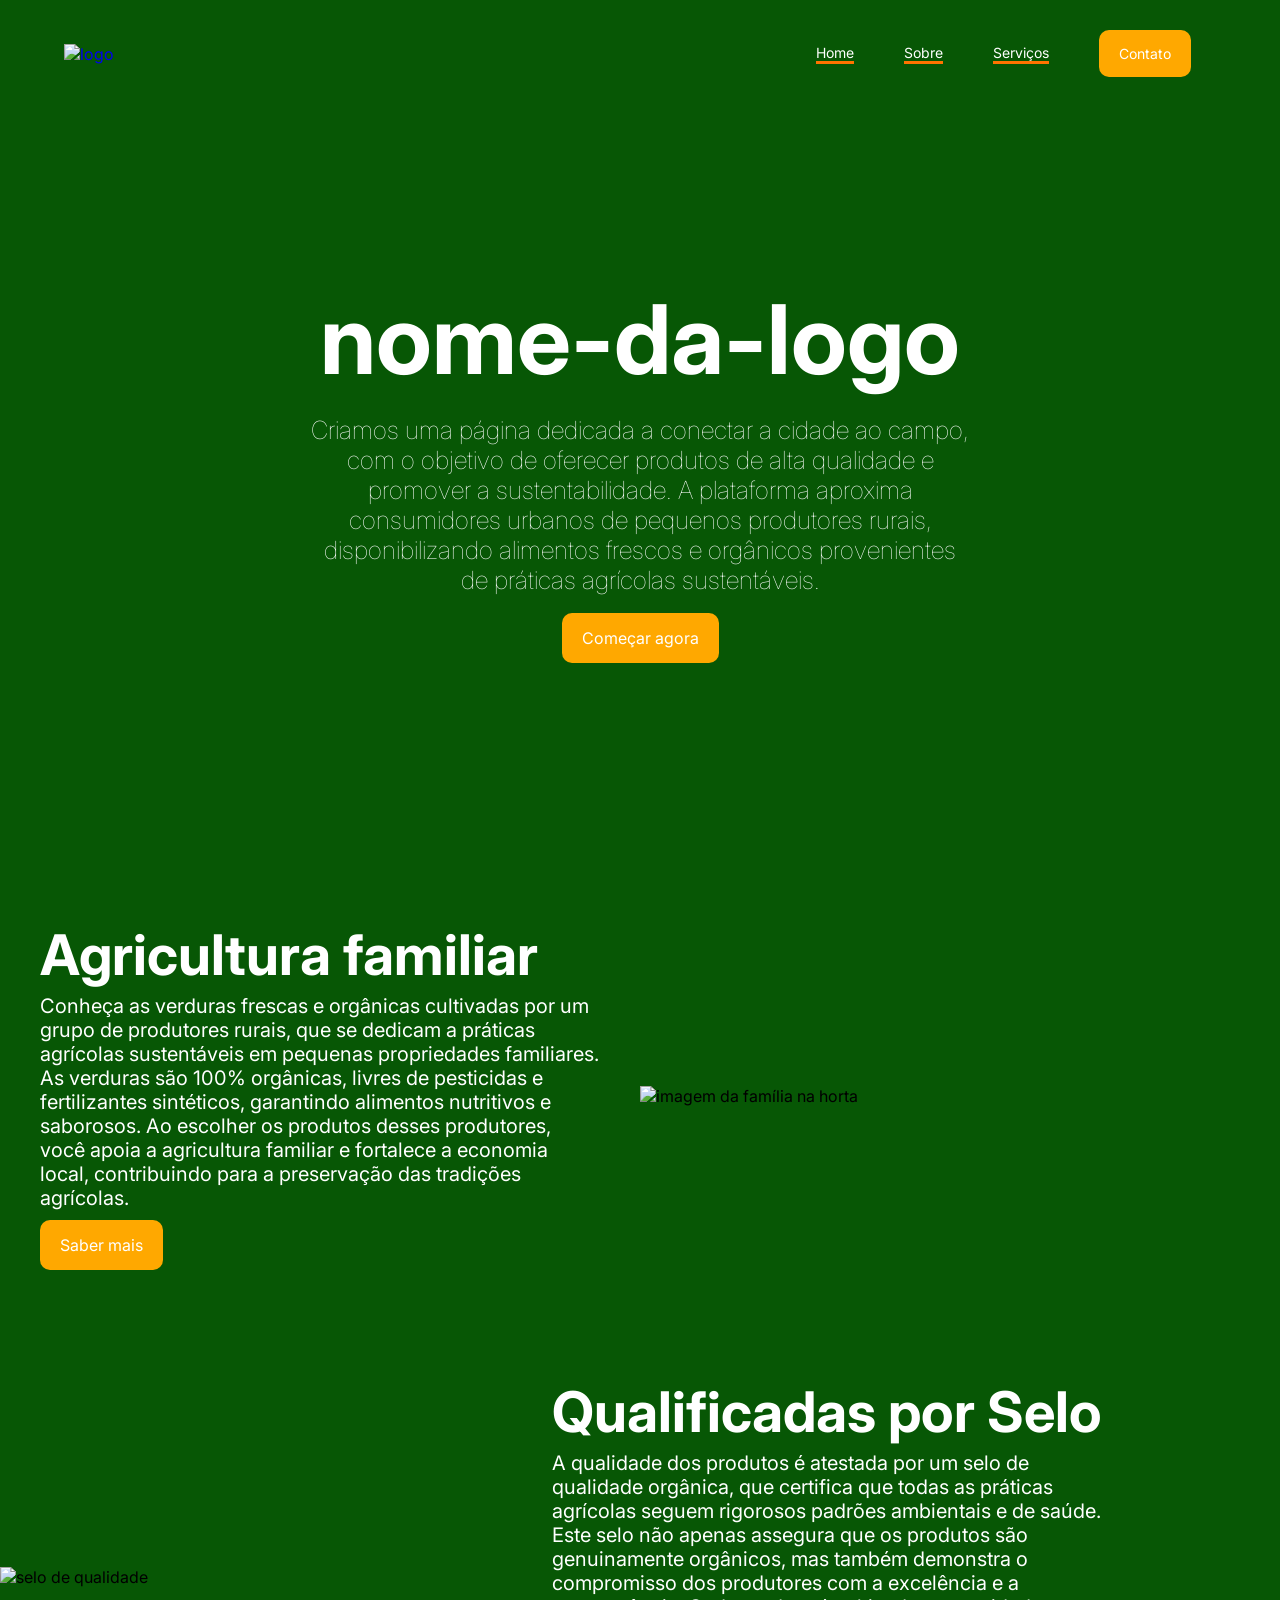
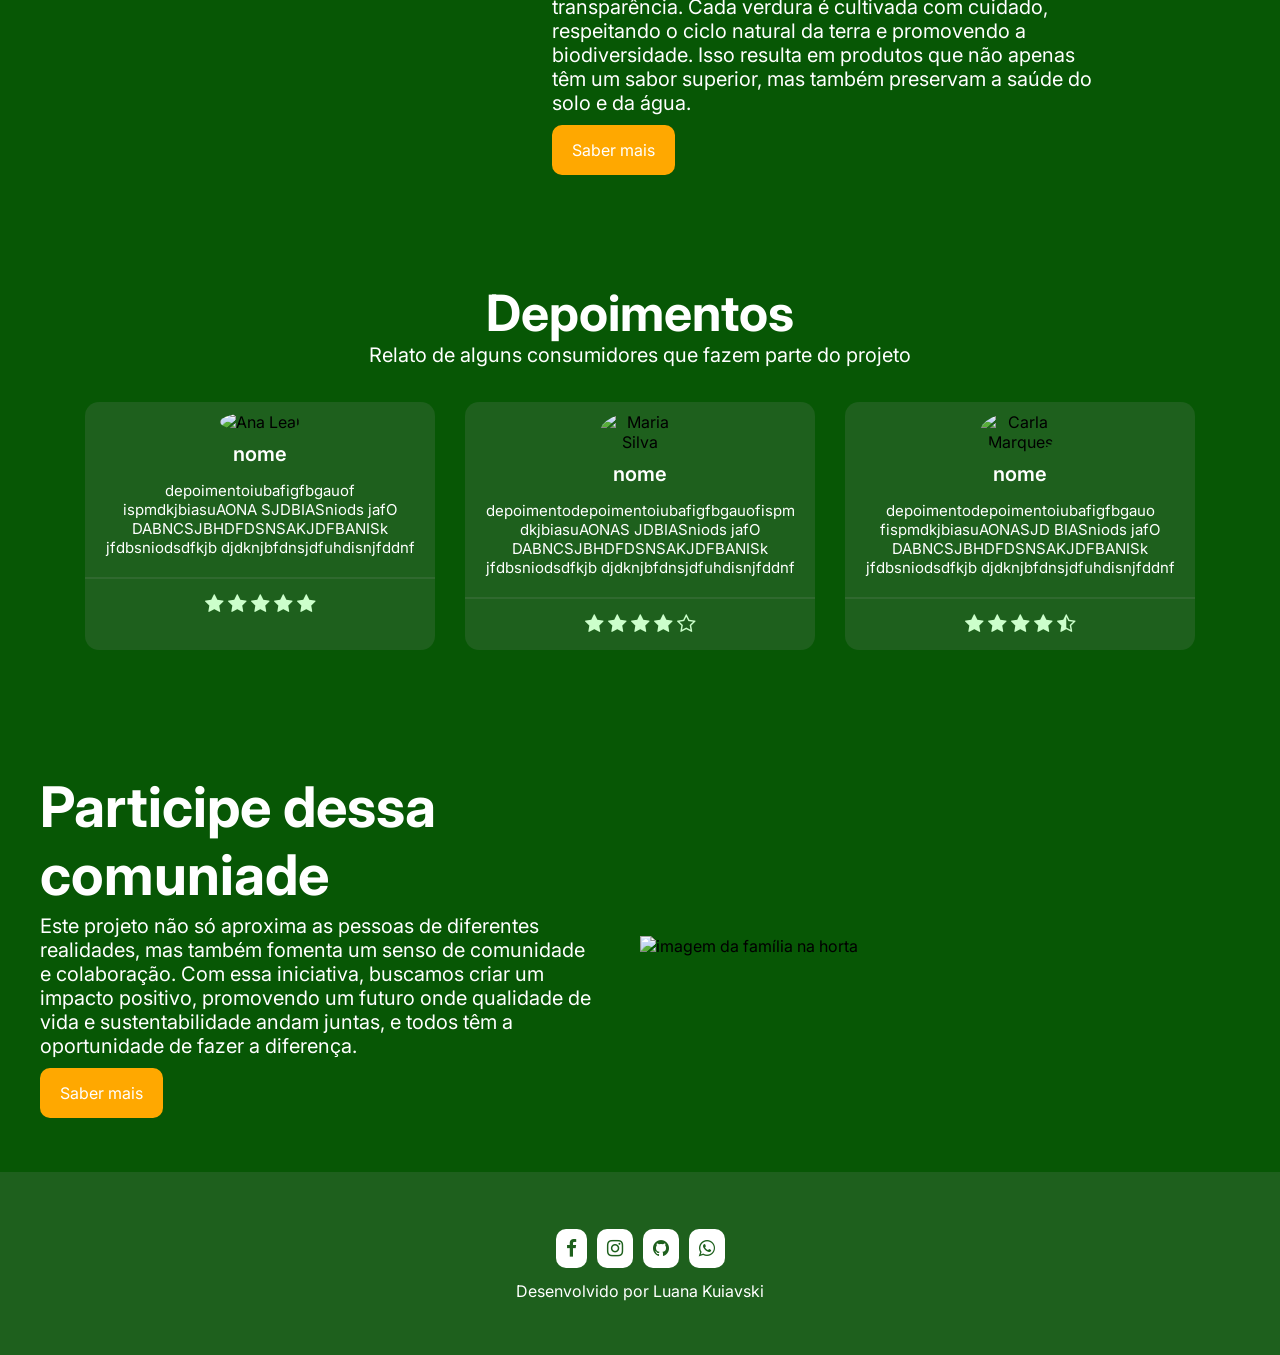
==== index.html @ ebc0c79b "1" ====
<!DOCTYPE html>
<html lang="pt-br">
<head>
    <meta charset="UTF-8">
    <meta name="viewport" content="width=device-width, initial-scale=1.0">
    <!--font awesome-->
    <link rel="stylesheet" href="https://cdnjs.cloudflare.com/ajax/libs/font-awesome/4.7.0/css/font-awesome.css" integrity="sha512-5A8nwdMOWrSz20fDsjczgUidUBR8liPYU+WymTZP1lmY9G6Oc7HlZv156XqnsgNUzTyMefFTcsFH/tnJE/+xBg==" crossorigin="anonymous" referrerpolicy="no-referrer" />
    <!--link css-->
    <link rel="stylesheet" href="style.css">
    <title>Projeto Agrinho</title>
</head>
<body>
<!--container-->
     <header style="background-image: url('imagens/fundo.jpg');">
        <div class="conteiner">
            <nav>
                <a href="index.html">
                    <img src="caminho-para-logo" alt="logo">
                </a>
                <ul class="ul">
                    <a href="index.html">Home</a>
                    <a href="sobre.html">Sobre</a>
                    <a href="servicos.html">Serviços</a>
                    <a class="btn" href="contacto.html">Contato</a>
                    <div class="close-icon" onclick="closeMenu()">
                     <i class="fa fa-times-circle"></i>
                    </div>
                </ul>
                <div class="menu-icon" onclick="openMenu()">
                    <i class="fa fa-bars"></i>
                </div>
            </nav>
            <section class="banner">
                <div class="banner-text">
                  <h1>nome-da-logo</h1>  
                  <p>Criamos uma página dedicada a conectar a cidade ao campo, com o objetivo de oferecer produtos de alta qualidade e promover
                     a sustentabilidade. A plataforma aproxima consumidores urbanos de pequenos produtores rurais, disponibilizando alimentos 
                     frescos e orgânicos provenientes de práticas agrícolas sustentáveis.
                  </p>
                  <a href="servicos.html" class="btn">Começar agora</a>
                </div>
                
            </section>
        </div>
    </header>
<!--fim do container-->

<!--faca mais-->
     <section class="faca-mais">
        <!--container-->
         <div class="container">
             <div class="faca-mais-text">
                 <h3>Agricultura familiar</h3>
                 <p>
                    Conheça as verduras frescas e orgânicas cultivadas por um grupo de produtores rurais, que se dedicam a práticas
                     agrícolas sustentáveis em pequenas propriedades familiares. As verduras são 100% orgânicas,
                     livres de pesticidas e fertilizantes sintéticos, garantindo alimentos nutritivos e saborosos.
                     Ao escolher os produtos desses produtores, você apoia a agricultura familiar e fortalece a economia local,
                      contribuindo para a preservação das tradições agrícolas.
                    </p>
                    <a href="contacto.html" class="btn animate-btn">Saber mais</a>
                </div>
                <div class="faca-mais-img">
                    <img src="imagens/agricultura-familiar.png" alt="imagem da família na horta">
                </div>
                
            </div>
        </section>
        <!--fim do container-->
<!--faca mais fim-->

<!--faca mais2-->
    <section class="faca-mais">
        <!-- container-->
        <div class="container">
            <div class="faca-mais-img2">
                <img src="imagens/selo.png" alt="selo de qualidade">
            </div>
            <div class="faca-mais-text">
                <h3>Qualificadas por Selo </h3>
                <p>
                    A qualidade dos produtos é atestada por um selo de qualidade orgânica, que certifica que todas
                    as práticas agrícolas seguem rigorosos padrões ambientais e de saúde. Este selo não apenas assegura que os produtos
                    são genuinamente orgânicos, mas também demonstra o compromisso dos produtores com a excelência e a transparência.

                    Cada verdura é cultivada com cuidado, respeitando o ciclo natural da terra e promovendo a biodiversidade.
                     Isso resulta em produtos que não apenas têm um sabor superior, mas também preservam a saúde do solo e da água.
                   </p>
                   <a href="contacto.html" class="btn animate-btn">Saber mais</a>
               </div>
               
           </div>
       </section>
    <!--fim do container-->
<!--faca mais2-->  

  <section class="depoimentos">
      <div class="conteiner">
         <h3>Depoimentos </h3>
         <p>Relato de alguns consumidores que fazem parte do projeto</p>
         <div class="cards">
            <!--card item 1-->
            <div class="card-item">
                <img src="imagens/mulher1.png" alt="Ana Leal">
                <p class="nome-user">nome</p>
                <p class="depoimento-user"> depoimentoiubafigfbgauof
                    ispmdkjbiasuAONA
                    SJDBIASniods jafO 
                    DABNCSJBHDFDSNSAKJDFBANISk jfdbsniodsdfkjb
                    djdknjbfdnsjdfuhdisnjfddnf
                </p>
                <div class="estrelas">
                    <i class="fa fa-star" aria-hidden="true"></i>
                    <i class="fa fa-star" aria-hidden="true"></i>
                    <i class="fa fa-star" aria-hidden="true"></i>
                    <i class="fa fa-star" aria-hidden="true"></i>
                    <i class="fa fa-star" aria-hidden="true"></i>
                    
                </div>
            </div>
            <!-- fimcard item 1-->

            <!--card item 2-->
            <div class="card-item">
                <img src="imagens/mulher2.png" alt="Maria Silva">
                <p class="nome-user">nome</p>
                <p class="depoimento-user"> depoimentodepoimentoiubafigfbgauofispm
                    dkjbiasuAONAS
                    JDBIASniods jafO 
                    DABNCSJBHDFDSNSAKJDFBANISk jfdbsniodsdfkjb
                    djdknjbfdnsjdfuhdisnjfddnf</p>
                <div class="estrelas">
                    <i class="fa fa-star" aria-hidden="true"></i>
                    <i class="fa fa-star" aria-hidden="true"></i>
                    <i class="fa fa-star" aria-hidden="true"></i>
                    <i class="fa fa-star" aria-hidden="true"></i>
                    <i class="fa fa-star-o" aria-hidden="true"></i>
                </div>
            </div>
            <!-- fimcard item 2-->

            <!--card item 3-->
            <div class="card-item">
                <img src="imagens/mulher3.png" alt="Carla Marques">
                <p class="nome-user">nome</p>
                <p class="depoimento-user"> depoimentodepoimentoiubafigfbgauo
                    fispmdkjbiasuAONASJD
                    BIASniods jafO 
                    DABNCSJBHDFDSNSAKJDFBANISk jfdbsniodsdfkjb
                    djdknjbfdnsjdfuhdisnjfddnf</p>
                <div class="estrelas">
                    <i class="fa fa-star" aria-hidden="true"></i>
                    <i class="fa fa-star" aria-hidden="true"></i>
                    <i class="fa fa-star" aria-hidden="true"></i>
                    <i class="fa fa-star" aria-hidden="true"></i>
                    <i class="fa fa-star-half-o" aria-hidden="true"></i>
                </div>
            </div>
            <!-- fimcard item 3-->
         </div>
      </div>
    </section>
<!--fim do conteiner-->

<!--faca mais 3-->
<section class="faca-mais">
    <!--container-->
     <div class="container">
         <div class="faca-mais-text">
             <h3>Participe dessa comuniade</h3>
             <p>
                Este projeto não só aproxima as pessoas de diferentes realidades, mas também fomenta um senso de comunidade e colaboração. 
                Com essa iniciativa, buscamos criar um impacto positivo,
                 promovendo um futuro onde qualidade de vida e sustentabilidade andam juntas, e todos têm a oportunidade de fazer a diferença.
                </p>
                <a href="contacto.html" class="btn animate-btn">Saber mais</a>
            </div>
            <div class="faca-mais-img">
                <img src="imagens/agricultura-familiar.png" alt="imagem da família na horta">
            </div>
            
        </div>
    </section>
    <!--fim do container-->
<!--faca mais fim 3-->

<!--footer-->
    <footer class="footer">
        <div class="container">
            <div class="links">
                <a href="#"> <i class="fa fa-facebook"></i></a>
                <a href="#"><i class="fa fa-instagram"></i></a>
                <a href="#"><i class="fa fa-github"></i></a>
                <a href="#"><i class="fa fa-whatsapp"></i></a>
            </div>
             <p>Desenvolvido por Luana Kuiavski</p>
        </div>
    </footer>
     
<!--fim do footer-->
 <script src="main.js"></script>
</body>
</html>
---- style.css ----
@import url('https://fonts.googleapis.com/css2?family=Inter:wght@100..900&display=swap');

*{
    margin: 0;
    padding: 0;
    box-sizing: border-box;
    text-decoration: none;
    outline: none;
    font-family: 'inter', sans-serif ;
}

body{
    background-color:#075705 ;

}

section,
footer {
    padding: 54px 0;
}

h3{
    font-size: 50px ;
}

p{
    color: #0000009c;
}

.conteiner{
    max-width: 1400px;
    margin: 0 auto;
    padding: 0 5%;
}

.btn{
    background-color: #FFA800;
    color: #ffffff;
    padding: 15px 20px;
    border-radius: 10px;
    cursor: pointer;
    display: inline-block;
}

.btn:hover{
   background-color: #FF7300; 
}

@keyframes animate-outline {
    from{
       outline: 0px solid #FF7300;
    }
    to{
       outline: 15px solid #FF7300;
    }
}


header{
    background-position: center;
    background-size: cover;
    background-attachment: fixed;
}

nav{
    display: flex;
    align-items: center;
    justify-content: space-between;
    padding-top: 30px ;
}

nav ul{
    display: flex;
    align-items: center;
}

nav ul a{
    color: white;
    margin: 0 25px;
    font-size: 14px;
    display: block;
}

nav ul a:not(.btn)::after{
    content: "";
    background-color: #FF7300;
    height: 3px;
    width: 100%;
    display: block;
    margin: 0 auto;
    transition: 0.3s;
}

nav ul a:hover::after{
    width: 100%;
}

/*menu mobile*/

nav .menu-icon{
    cursor: pointer;
    font-size: 25px;
    color: white;
    display: none;
}

nav .close-icon{
    display: none;
    font-size: 30px;
    color: white;
}


.banner{
    display: flex;
    justify-content: center;
}

.banner .banner-text{
    margin: 150px;
    text-align: center;
    padding: 0 96px;
}

.banner .banner-text h1{
    font-size: 96px;
    color: white;
}

.banner .banner-text p{
    font-size: 25px;
    color: white;
    font-weight: lighter;
    margin: 18px 0;
}

.faca-mais .container{
    display: flex;
    align-items: center;
}

.faca-mais .faca-mais-text{
    width: 50%;
    padding: 0 40px;
}

.faca-mais .faca-mais-text h3{
    font-size: 56px;
    color: white;
}

.faca-mais .faca-mais-text p{
    margin: 5px 0 10px 0;
    font-size: 20px;
    color: white;
}

.faca-mais .faca-mais-img{
    width: 40%;
}

.faca-mais .faca-mais-img img{
    width: 100%;
}

.faca-mais .faca-mais-img2{
    width: 40%;
}

.faca-mais .faca-mais-img2 img{
    width: 100%;
}



.depoimentos h3{
    text-align: center;
    color: white;

}

.depoimentos p{
    margin-bottom: 20px;
    text-align: center;
    color: white;
    font-size: 20px;
}

.cards{
   display: flex;
   justify-content: center; 
}

.depoimentos .card-item{
    background-color:#1e601d;
    margin: 15px;
    border-radius: 14px;
    text-align: center;
    width: 350px;
    transition: 0.3s;
}

.depoimentos .card-item img{
    border-radius: 100%;
    width: 80px;
    display: block;
    margin: 10px auto;
}

.depoimentos .card-item .nome-user{
    font-weight: 600;
    font-size: 20px;
    margin-bottom: 15px;
    color: #ffffff;
    transition: 0.3s;
}

.depoimentos .card-item .depoimento-user{
    font-size: 15px;
    padding: 0 15px;
    color: white;
    transition: 0.3s;
}

.depoimentos .card-item .estrelas{
    margin: 15px 0;
    border-top: 2px solid #30692f;
}

.depoimentos .card-item .estrelas i{
    color: #ccffcb;
    margin-top: 15px;
    font-size: 20px;
    transition: 0.3s;
}

.depoimentos .card-item:hover{
    background-color: #67b965;
    margin-top: -5px;
}

.depoimentos .card-item:hover .nome-user,
.depoimentos .card-item:hover .depoimento-user,
.depoimentos .card-item:hover .estrelas i{
  color: black;
}


/* footer*/
.footer{
    background-color: #1e601d;
    text-align: center;
}

.footer i{
   color: #1e601d;
   font-size: 19px;
   background-color: white;
   padding: 10px;
   margin: 3px;
   border-radius: 10px;
}

.footer p{
    margin-top: 10px;
    color: white;
}


/*página sobre*/

.sobre .conteiner{
    display: flex;
    align-items: center;
    justify-content: space-between;
}

.sobre .sobre-text{
   width: 50%;
   padding-right: 40px;
}

.sobre .sobre-text p{
    margin: 18px;
    color: #0000009c;
}

.sobre .sobre-img{
    width: 50%;
}

.sobre .sobre-img img{
    width: 100%;
    border-radius: 10px;
}

/*end página sobre*/

/*escolha de vegetais*/

.vegetais h3{
    text-align: center;
    color: white;
    font-size: 50px;
}

.vegetais p{
    margin-bottom: 20px;
    text-align: center;
    color: white;
}

.cards-vegetal{
    display: flex;
    justify-content: center;
}

.vegetais .card-vegetal{
    background-color: #1e601d;
    margin: 15px;
    border-radius: 14px;
    text-align: center;
    width: 350px;
}

.vegetais .card-vegetal img{
    border-radius: 10%;
    width: 80px;
    display: block;
    margin: 10px auto;
}

.vegetais .card-vegetal .nome-v{
    font-weight: 600;
    font-size: 18px;
    margin-bottom: 0 15px;
}


/*end escolha de vegetais*/

@media(max-width: 830px){


    /*menu mobile*/
    .ul{
        position: fixed;
        top: 0;
        left: 0;
        background-color:#1e601d;
        width: 100%;
        height: 100%;
        flex-direction: column;
        align-items: center;
        justify-content: center;
        clip-path: circle(0% at 100% 0);

    }
    .ul.open{
        clip-path: circle(141.4% at 100% 0);
    }
    .ul a{
        margin: 10px 0;
        font-size: 16px;
    }
    nav .menu-icon{
        display: block;
    }
    nav .close-icon{
        display: block;
        position: absolute;
        top: 46px;
        right: 28px;
    }
}
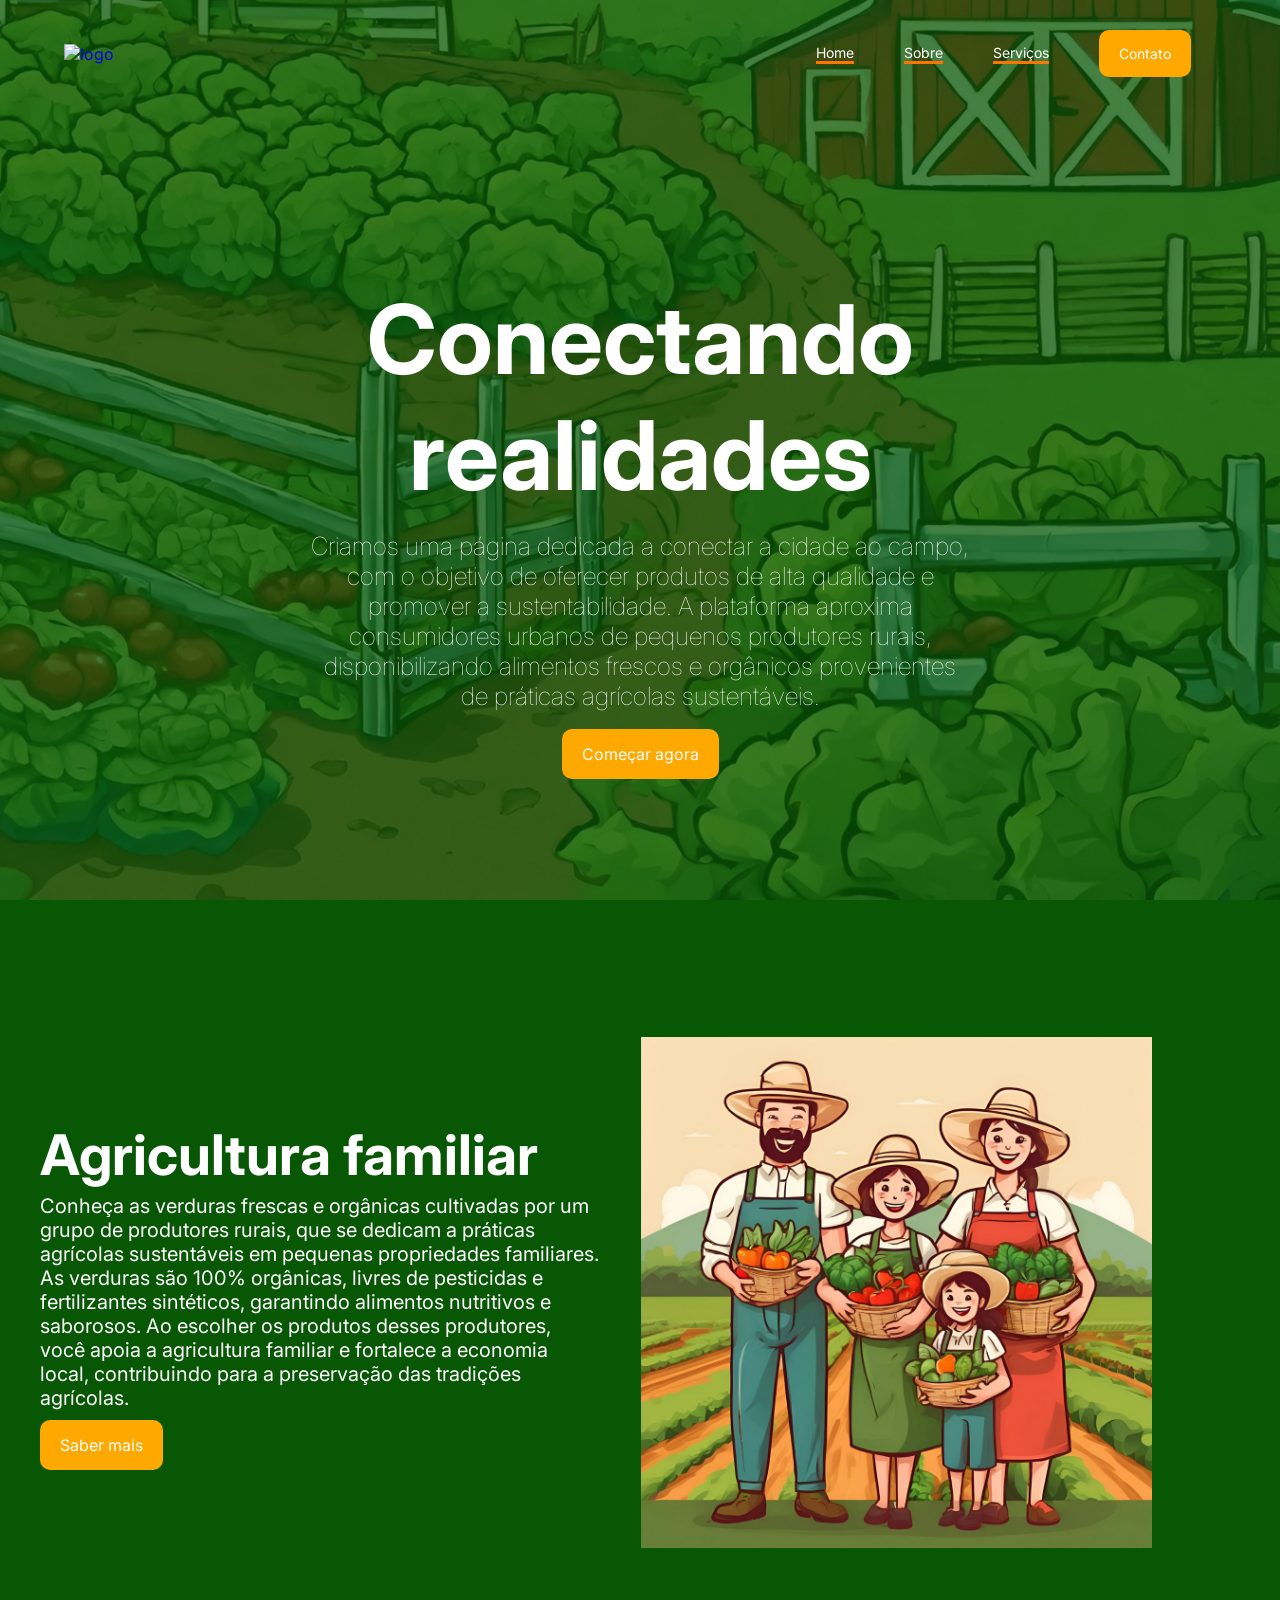
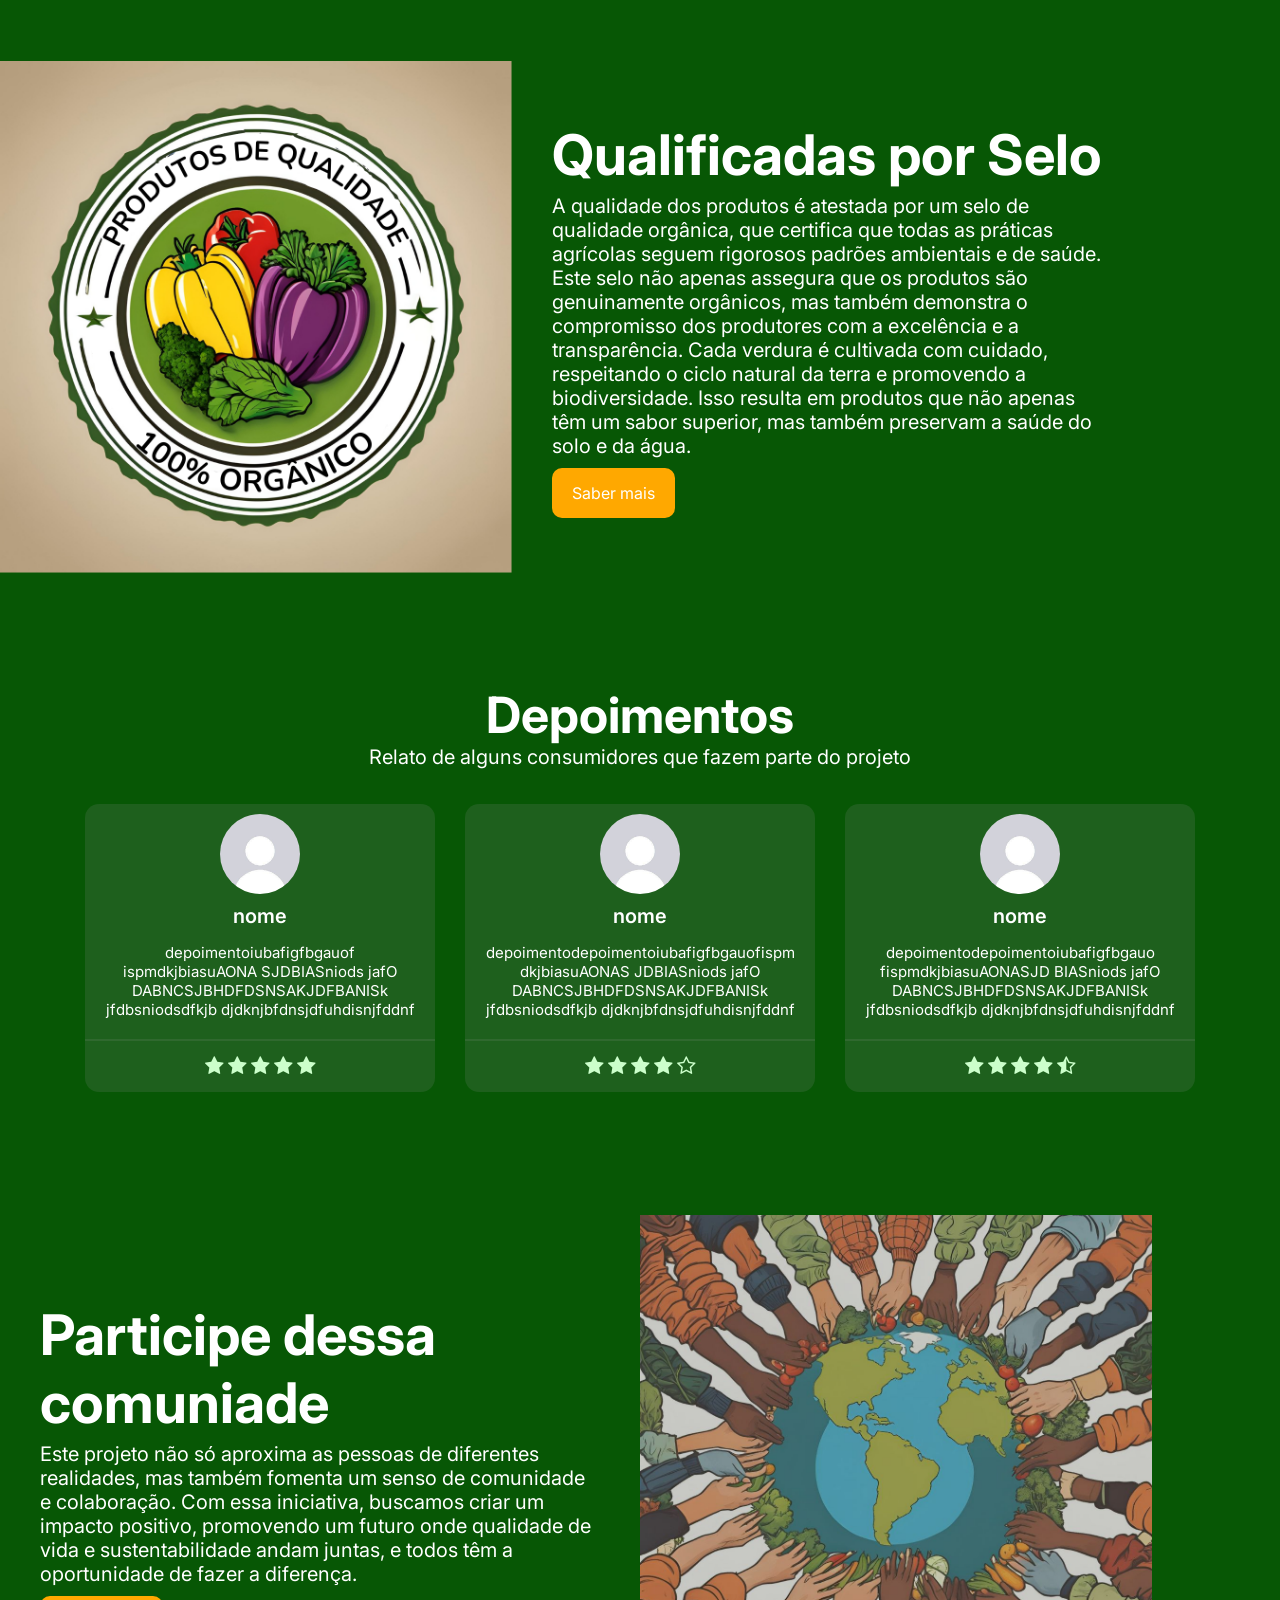
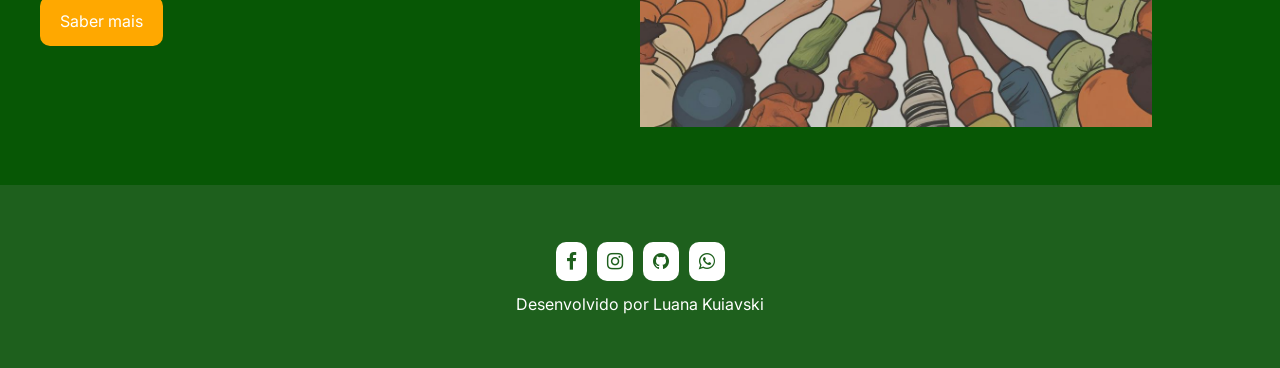
==== commit f864f88d: "Add files via upload" ====
--- a/index.html
+++ b/index.html
@@ -11,11 +11,11 @@
 </head>
 <body>
 <!--container-->
-     <header style="background-image: url('imagens/fundo.jpg');">
+     <header style="background-image: url('fundo.jpg');">
         <div class="conteiner">
             <nav>
                 <a href="index.html">
-                    <img src="caminho-para-logo" alt="logo">
+                    <img src="#" alt="logo">
                 </a>
                 <ul class="ul">
                     <a href="index.html">Home</a>
@@ -32,7 +32,7 @@
             </nav>
             <section class="banner">
                 <div class="banner-text">
-                  <h1>nome-da-logo</h1>  
+                  <h1>Conectando realidades</h1>  
                   <p>Criamos uma página dedicada a conectar a cidade ao campo, com o objetivo de oferecer produtos de alta qualidade e promover
                      a sustentabilidade. A plataforma aproxima consumidores urbanos de pequenos produtores rurais, disponibilizando alimentos 
                      frescos e orgânicos provenientes de práticas agrícolas sustentáveis.
@@ -61,7 +61,7 @@
                     <a href="contacto.html" class="btn animate-btn">Saber mais</a>
                 </div>
                 <div class="faca-mais-img">
-                    <img src="imagens/agricultura-familiar.png" alt="imagem da família na horta">
+                    <img src="agricultura-familiar.png" alt="imagem da família na horta">
                 </div>
                 
             </div>
@@ -74,7 +74,7 @@
         <!-- container-->
         <div class="container">
             <div class="faca-mais-img2">
-                <img src="imagens/selo.png" alt="selo de qualidade">
+                <img src="selo.png" alt="selo de qualidade">
             </div>
             <div class="faca-mais-text">
                 <h3>Qualificadas por Selo </h3>
@@ -101,7 +101,7 @@
          <div class="cards">
             <!--card item 1-->
             <div class="card-item">
-                <img src="imagens/mulher1.png" alt="Ana Leal">
+                <img src="icon.jpg" alt="Ana Leal">
                 <p class="nome-user">nome</p>
                 <p class="depoimento-user"> depoimentoiubafigfbgauof
                     ispmdkjbiasuAONA
@@ -122,7 +122,7 @@
 
             <!--card item 2-->
             <div class="card-item">
-                <img src="imagens/mulher2.png" alt="Maria Silva">
+                <img src="icon.jpg" alt="Maria Silva">
                 <p class="nome-user">nome</p>
                 <p class="depoimento-user"> depoimentodepoimentoiubafigfbgauofispm
                     dkjbiasuAONAS
@@ -141,7 +141,7 @@
 
             <!--card item 3-->
             <div class="card-item">
-                <img src="imagens/mulher3.png" alt="Carla Marques">
+                <img src="icon.jpg" alt="Carla Marques">
                 <p class="nome-user">nome</p>
                 <p class="depoimento-user"> depoimentodepoimentoiubafigfbgauo
                     fispmdkjbiasuAONASJD
@@ -176,7 +176,7 @@
                 <a href="contacto.html" class="btn animate-btn">Saber mais</a>
             </div>
             <div class="faca-mais-img">
-                <img src="imagens/agricultura-familiar.png" alt="imagem da família na horta">
+                <img src="comunidade.jpg" alt="imagem da comunidade">
             </div>
             
         </div>
--- a/style.css
+++ b/style.css
@@ -275,14 +275,16 @@
     justify-content: space-between;
 }
 
-.sobre .sobre-text{
+.sobre .sobre-text {
    width: 50%;
    padding-right: 40px;
+   color: white;
 }
 
 .sobre .sobre-text p{
-    margin: 18px;
-    color: #0000009c;
+    margin: 15px;
+    font-size: 20px;
+    color: white;
 }
 
 .sobre .sobre-img{
@@ -296,7 +298,7 @@
 
 /*end página sobre*/
 
-/*escolha de vegetais*/
+/*serviços*/
 
 .vegetais h3{
     text-align: center;
@@ -310,22 +312,38 @@
     color: white;
 }
 
-.cards-vegetal{
+.vegetais .cards-vegetal{
     display: flex;
     justify-content: center;
+    margin-top: 20px;
+    flex-wrap: wrap;
 }
 
 .vegetais .card-vegetal{
     background-color: #1e601d;
-    margin: 15px;
+    width: 250px;
+    padding: 20px;
     border-radius: 14px;
     text-align: center;
-    width: 350px;
-}
-
+    margin: 20px;
+    transition: 0.3s;
+}
+
+.vegetais .card-vegetal:hover{
+    background-color: #67b965;
+}
+
+.vegetais .card-vegetal:hover p{
+    color:#0000009c;
+}
+
+.vegetais .card-vegetal p.nome-v{
+    margin: 5px 0;
+    transition: 0.3s;
+}
 .vegetais .card-vegetal img{
     border-radius: 10%;
-    width: 80px;
+    width: 100px;
     display: block;
     margin: 10px auto;
 }
@@ -336,8 +354,201 @@
     margin-bottom: 0 15px;
 }
 
-
-/*end escolha de vegetais*/
+/* Modal */
+.modal {
+    display: none; /* Inicialmente escondido */
+    position: fixed;
+    z-index: 1000;
+    left: 0;
+    top: 0;
+    width: 100%;
+    height: 100%;
+    overflow: auto;
+    background-color: rgb(0,0,0);
+    background-color: rgba(0,0,0,0.4);
+    padding-top: 60px;
+}
+
+.modal-content {
+    background-color: #fefefe;
+    margin: 5% auto;
+    padding: 20px;
+    border: 1px solid #888;
+    width: 80%;
+    text-align: center;
+}
+
+.close {
+    color: #aaa;
+    float: right;
+    font-size: 28px;
+    font-weight: bold;
+}
+
+.close:hover,
+.close:focus {
+    color: black;
+    text-decoration: none;
+    cursor: pointer;
+}
+
+/* Ícone do Carrinho */
+.cart-icon {
+    position: fixed;
+    top: 20px;
+    right: 20px;
+    font-size: 2em;
+    cursor: pointer;
+    z-index: 1000;
+    background-color: #f1c40f;
+    padding: 10px;
+    border-radius: 100%;
+    color: white;
+}
+
+.cart-count {
+    font-size: 0.5em;
+    color: black;
+    background-color: white;
+    border-radius: 80%;
+    padding: 2px 5px;
+    position: absolute;
+    top: 0;
+    right: 0;
+    transform: translate(50%, -50%);
+}
+
+.cart-items {
+    list-style: none;
+    padding: 0;
+    margin: 0;
+}
+
+.cart-items li {
+    border-bottom: 1px solid #ddd;
+    padding: 10px 0;
+    text-align: left;
+    display: flex;
+    justify-content: space-between;
+    align-items: center;
+}
+
+.cart-items li:last-child {
+    border-bottom: none;
+}
+
+.quantity-controls {
+    display: flex;
+    align-items: center;
+}
+
+.quantity-controls button {
+    background-color: #f1c40f;
+    border: none;
+    color: white;
+    padding: 5px 10px;
+    margin: 0 5px;
+    cursor: pointer;
+    border-radius: 5px;
+}
+
+.quantity-controls button:hover {
+    background-color: #d4ac0d;
+}
+
+.modal .modal-content{
+    background-color:#1e601d;
+    border: none;
+}
+.modal .modal-content .cart-items{
+    color: #ffffff;
+   
+}
+
+.modal .modal-content h3{
+    color: white;
+}
+
+.modal .modal-content .continuar-comprando,
+.modal .modal-content .finalizar-compra{
+     background-color:#d4ac0d;
+     color: white;
+     border: none;
+}
+
+/*end serviços*/
+
+/*pagina de contato*/
+
+.contato-info{
+    display: flex;
+    justify-content: space-between;
+    margin-top: 50px;
+    color: white;
+}
+
+.contato-info .left-side p{
+    color: white;
+    font-size: 17px;
+}
+
+.contato-info .left-side{
+    width: 50%;
+    padding: 30px;
+    background-color:#30692f;
+    border-radius: 14px;
+    margin-right: 50px;   
+    height: fit-content;
+}
+
+.contato-info .left-side div{
+    display: flex;
+    align-items: center;
+    margin-bottom: 10px;
+}
+
+.contato-info .left-side div i{
+    font-size: 24px;
+    margin-right: 20px;
+}
+
+.contato-info .right-side{
+    width: 50%;
+}
+
+.contato-info .right-side input{
+    display: block;
+    width: 100%;
+    margin-bottom: 10px;
+    height: 47px;
+    padding: 15px;
+    border-radius: 9px;
+    transition: 0.3s;
+    border: 1px solid #1c5c0c;
+    color: rgb(22, 21, 3);
+    font-weight: lighter;
+}
+
+.contato-info .right-side input:focus,
+.contato-info .right-side textarea:focus{
+   border-color:#f2ff00;
+}
+
+
+.contato-info .right-side textarea{
+    border: 1px solid #67b965;
+    color: rgb(22, 21, 3);
+    border-radius: 9px;
+    margin-bottom: 10px;
+    padding: 15px;
+    width: 100%;
+    transition: 0.3s;
+    resize: none;
+}
+
+.contato-info .right-side button{
+    border: none;
+}
 
 @media(max-width: 830px){
 
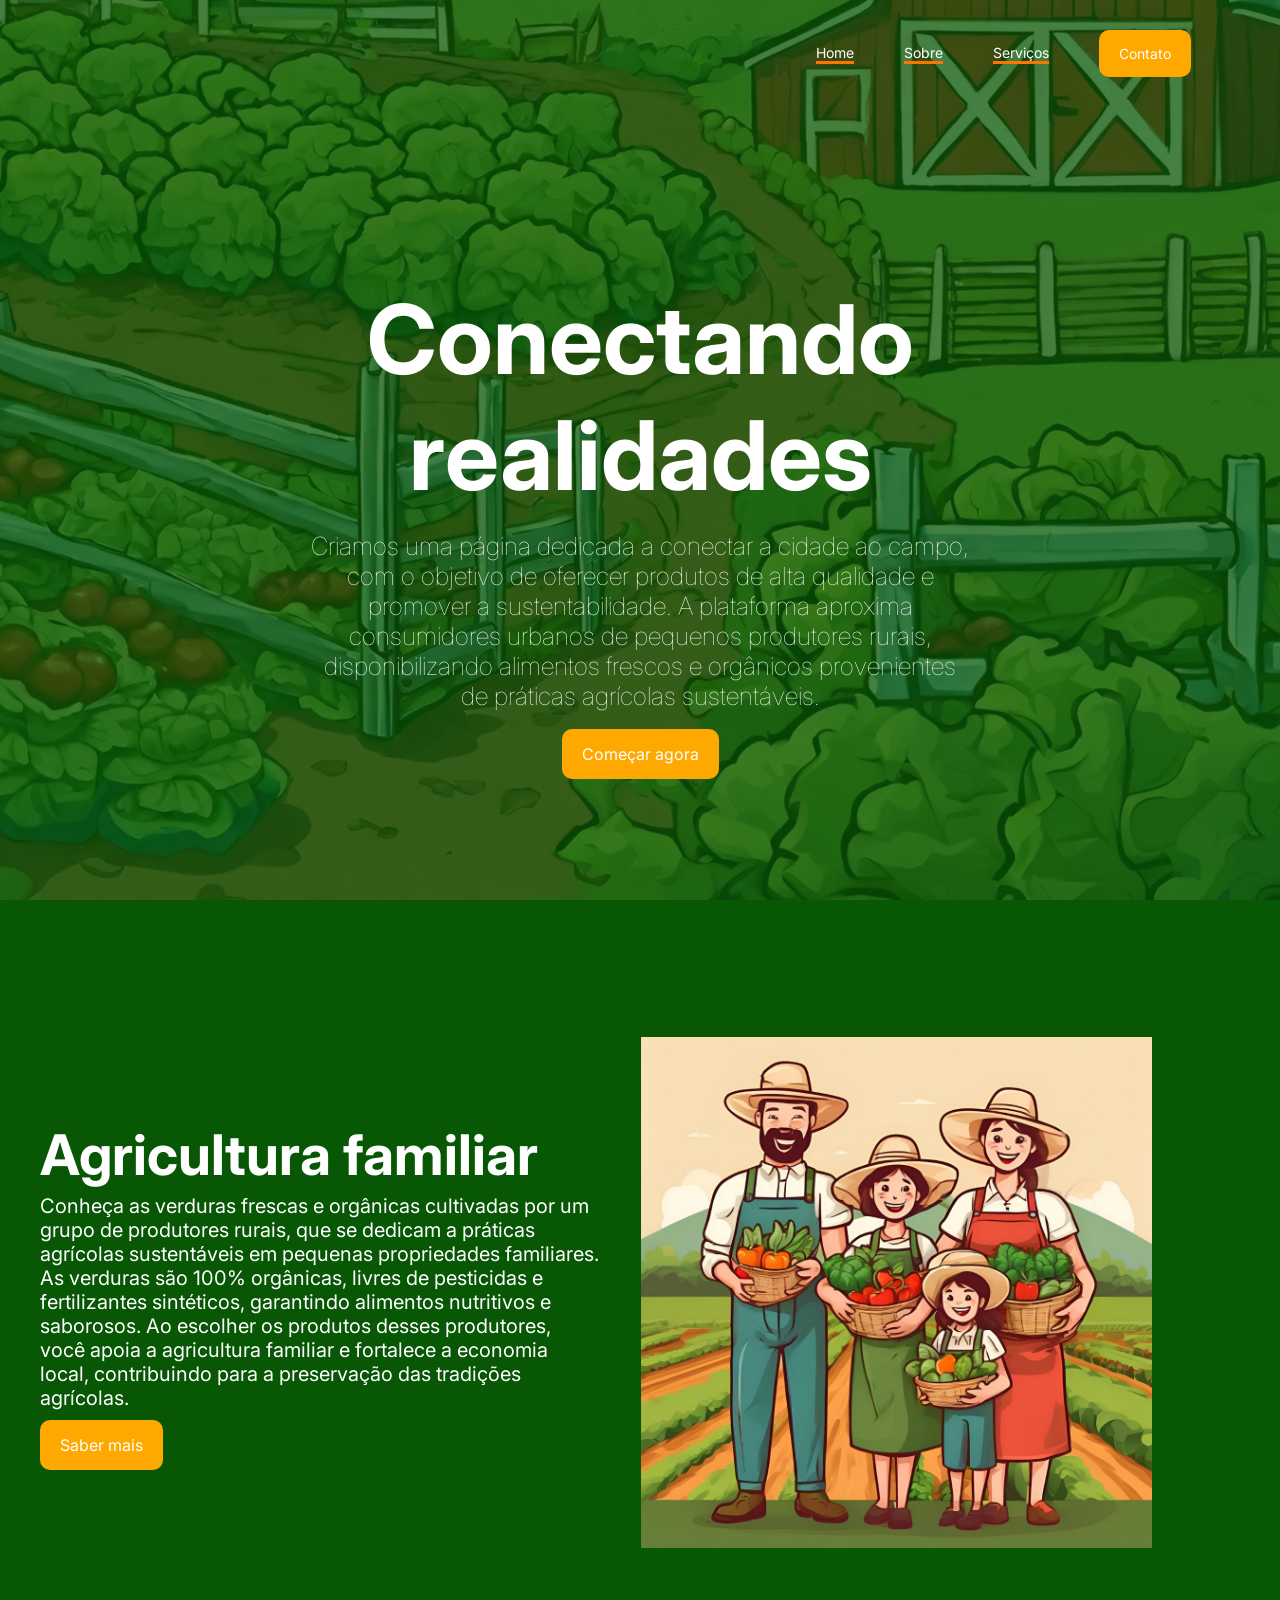
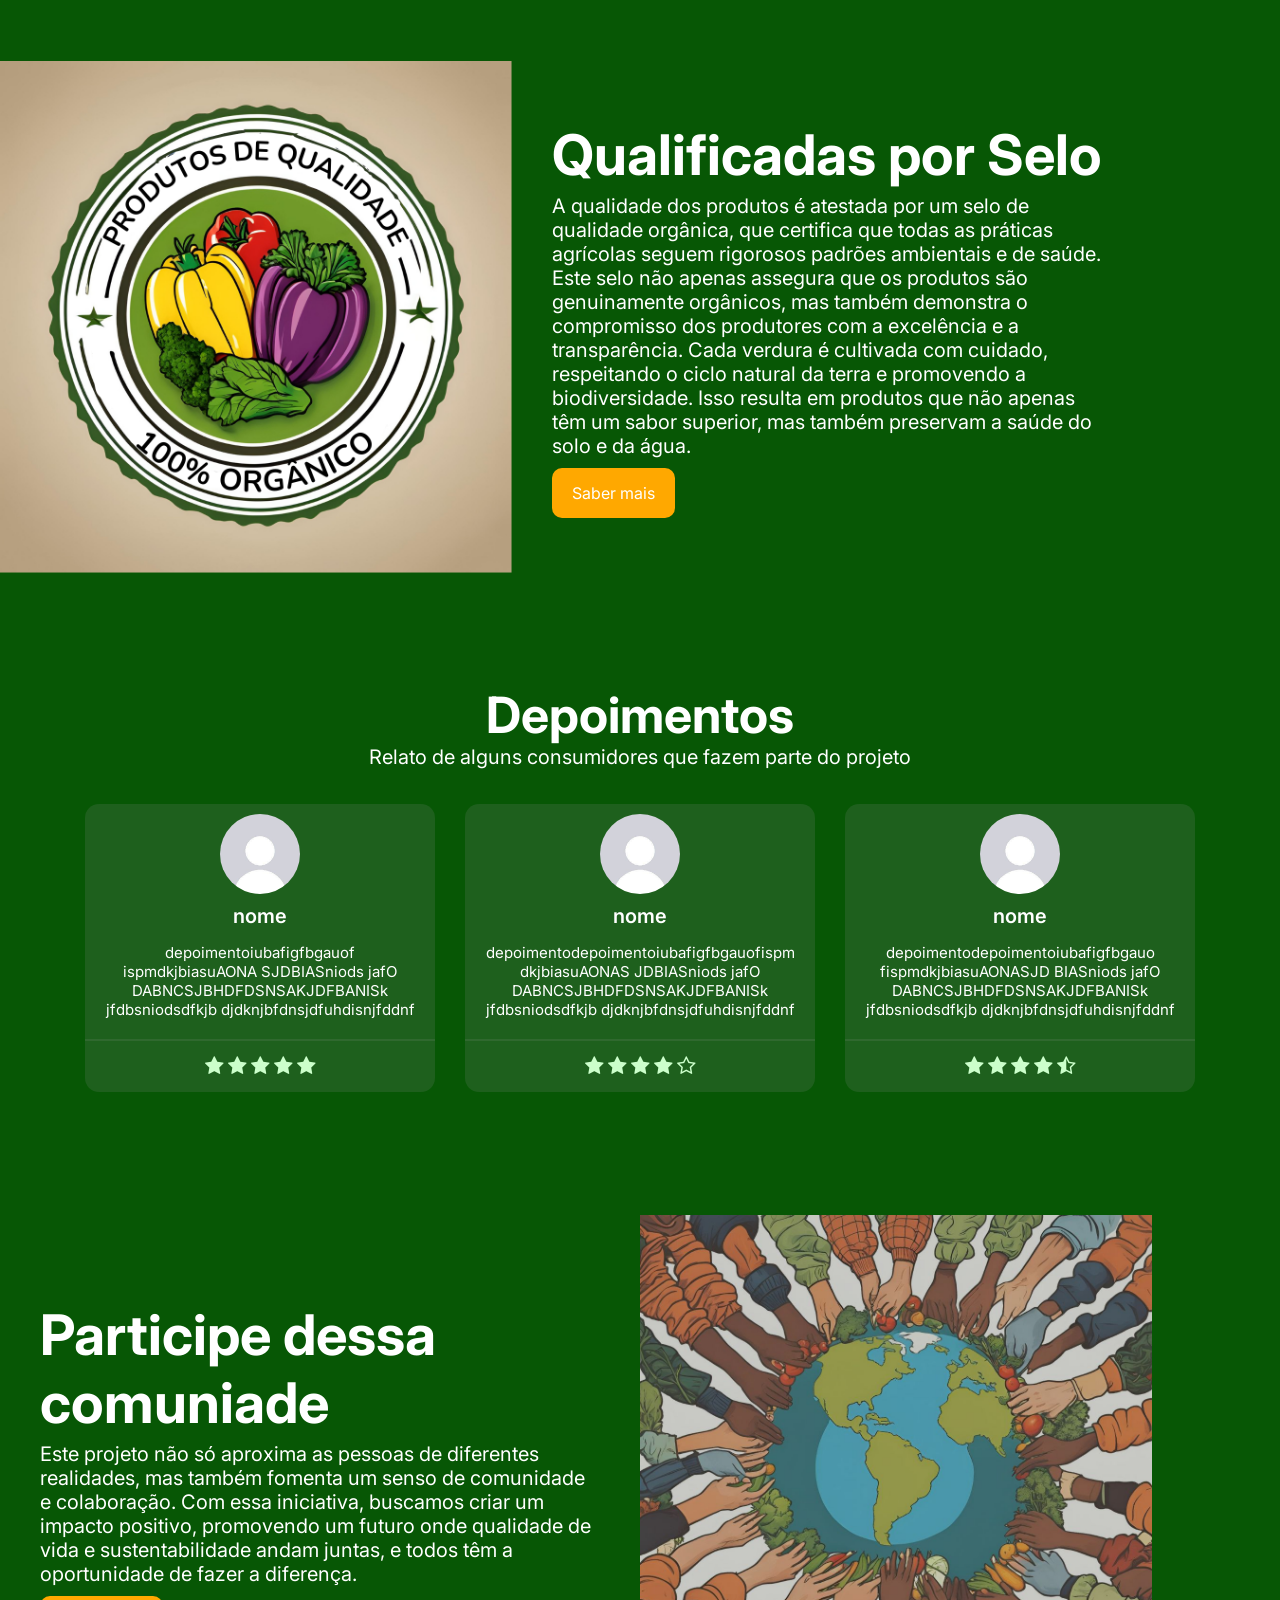
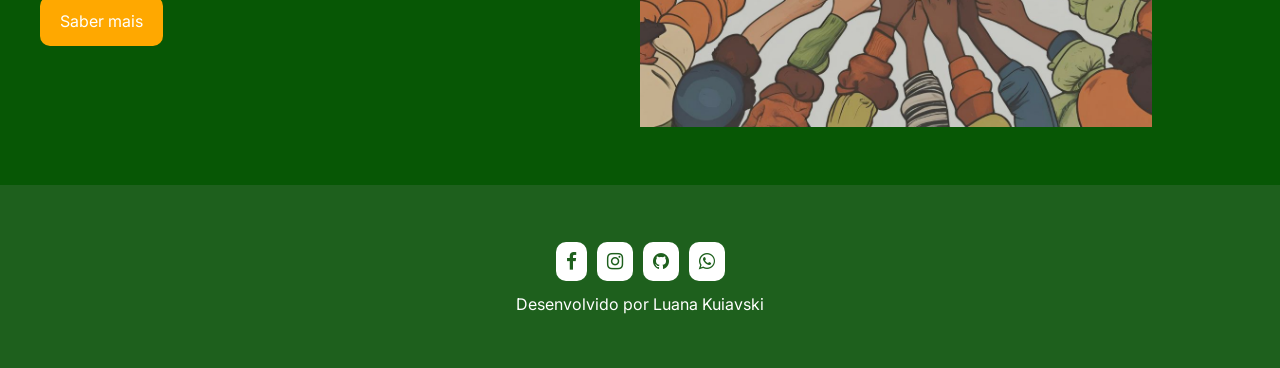
==== commit 8e407c80: "Update index.html" ====
--- a/index.html
+++ b/index.html
@@ -15,7 +15,7 @@
         <div class="conteiner">
             <nav>
                 <a href="index.html">
-                    <img src="#" alt="logo">
+                    
                 </a>
                 <ul class="ul">
                     <a href="index.html">Home</a>
@@ -200,4 +200,4 @@
 <!--fim do footer-->
  <script src="main.js"></script>
 </body>
-</html>+</html>
